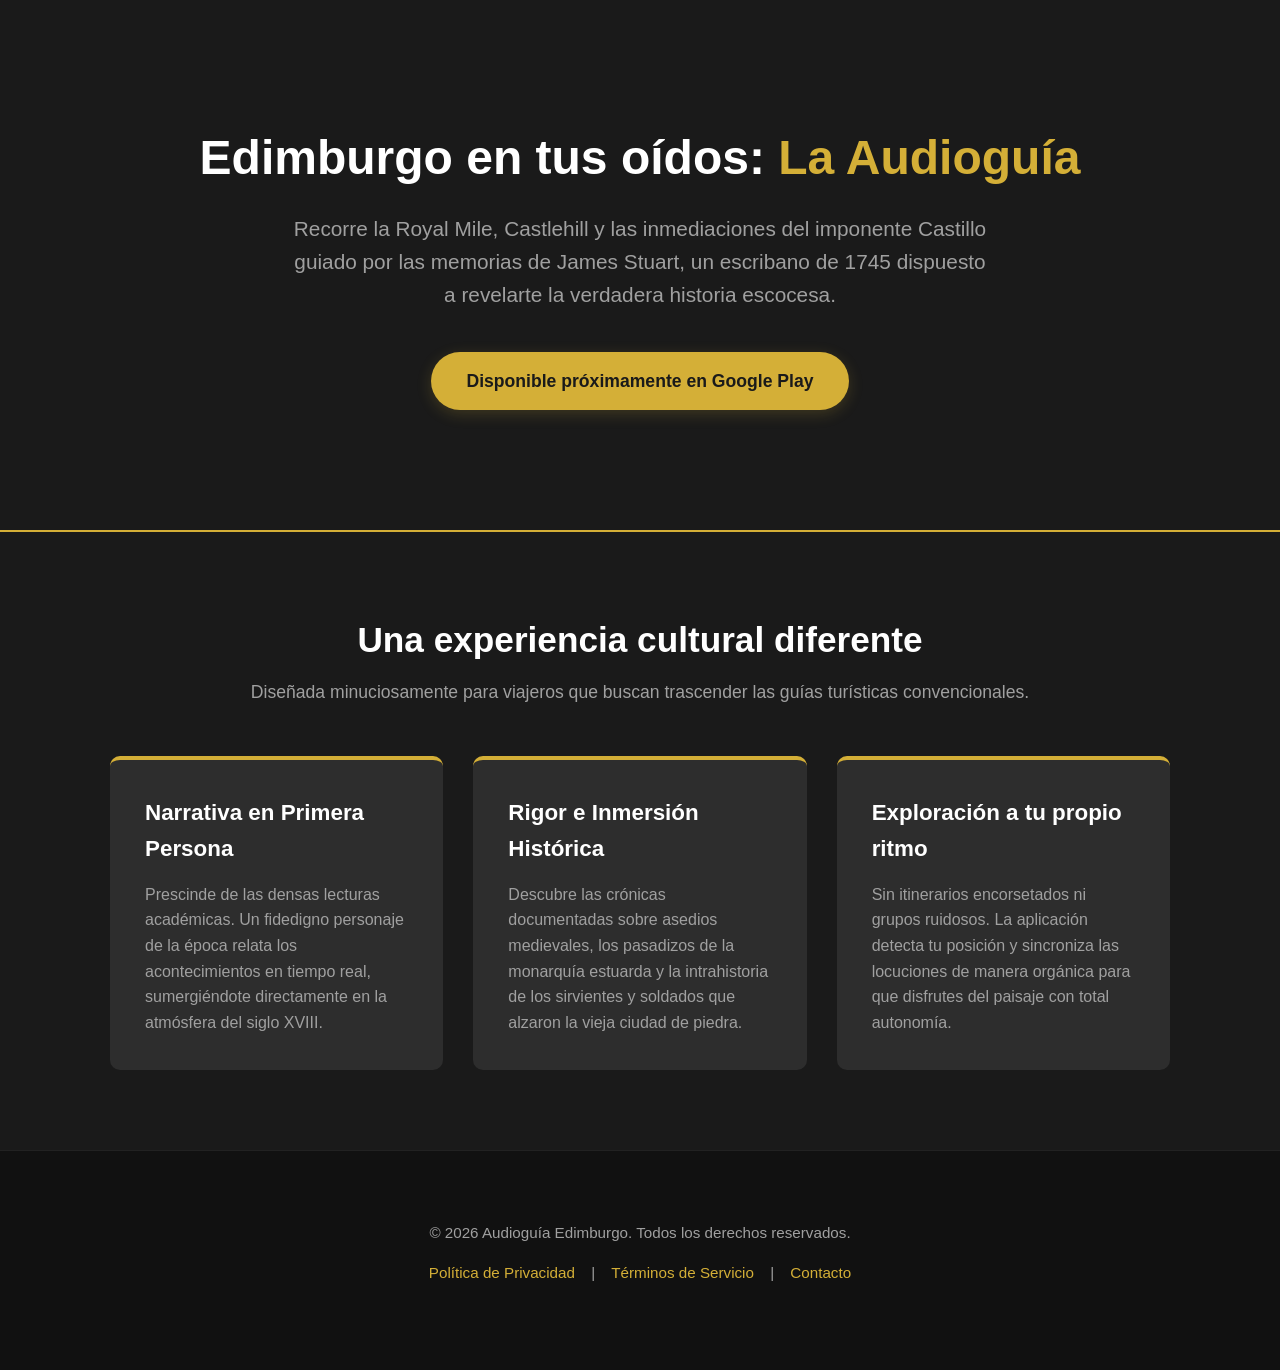
==== index.html @ e056b7d2 "Add initial HTML structure for Edinburgh Audioguide" ====
<!DOCTYPE html>
<html lang="es">
<head>
    <meta charset="UTF-8">
    <meta name="viewport" content="width=device-width, initial-scale=1.0">
    <title>Audioguía de Edimburgo - Descubre los secretos de la ciudad</title>
    <style>
        :root {
            --primary: #d4af37; /* Oro viejo/dorado para el toque histórico */
            --bg-dark: #1a1a1a;
            --bg-light: #2d2d2d;
            --text-light: #ffffff;
            --text-muted: #a0a0a0;
        }

        * {
            margin: 0;
            padding: 0;
            box-sizing: border-box;
            font-family: 'Segoe UI', Tahoma, Geneva, Verdana, sans-serif;
        }

        body {
            background-color: var(--bg-dark);
            color: var(--text-light);
            line-height: 1.6;
        }

        .container {
            max-width: 1100px;
            margin: 0 auto;
            padding: 20px;
        }

        /* Hero Section */
        header {
            padding: 100px 20px;
            text-align: center;
            background: linear-gradient(rgba(26, 26, 26, 0.85), rgba(26, 26, 26, 1)), 
                        url('hero-bg.jpg') no-repeat center center/cover;
            border-bottom: 2px solid var(--primary);
        }

        h1 {
            font-size: 3rem;
            margin-bottom: 15px;
            color: var(--text-light);
        }

        h1 span {
            color: var(--primary);
        }

        .subtitle {
            font-size: 1.3rem;
            color: var(--text-muted);
            max-width: 700px;
            margin: 0 auto 40px auto;
        }

        /* Botones de descarga */
        .cta-buttons {
            display: flex;
            justify-content: center;
            gap: 20px;
            flex-wrap: wrap;
        }

        .btn {
            background-color: var(--primary);
            color: var(--bg-dark);
            padding: 15px 35px;
            font-weight: bold;
            text-decoration: none;
            border-radius: 30px;
            transition: transform 0.2s, background-color 0.2s;
            font-size: 1.1rem;
            box-shadow: 0 4px 15px rgba(212, 175, 55, 0.2);
        }

        .btn:hover {
            transform: translateY(-3px);
            background-color: #f1c40f;
            box-shadow: 0 6px 20px rgba(212, 175, 55, 0.4);
        }

        /* Características */
        .features {
            padding: 80px 20px;
        }

        .features h2 {
            text-align: center;
            font-size: 2.2rem;
            margin-bottom: 10px;
        }

        .features .section-desc {
            text-align: center;
            color: var(--text-muted);
            margin-bottom: 50px;
            font-size: 1.1rem;
        }

        .grid {
            display: grid;
            grid-template-columns: repeat(auto-fit, minmax(300px, 1fr));
            gap: 30px;
        }

        .card {
            background-color: var(--bg-light);
            padding: 35px;
            border-radius: 10px;
            border-top: 4px solid var(--primary);
            transition: transform 0.3s;
        }

        .card:hover {
            transform: translateY(-5px);
        }

        .card h3 {
            margin-bottom: 15px;
            font-size: 1.4rem;
            color: var(--text-light);
        }

        .card p {
            color: var(--text-muted);
            font-size: 1rem;
        }

        /* Footer / Enlaces legales */
        footer {
            text-align: center;
            padding: 50px 20px;
            background-color: #111;
            color: var(--text-muted);
            font-size: 0.95rem;
            border-top: 1px solid #222;
        }

        footer p {
            margin-bottom: 15px;
        }

        footer a {
            color: var(--primary);
            text-decoration: none;
            margin: 0 12px;
            transition: color 0.2s;
        }

        footer a:hover {
            color: #f1c40f;
            text-decoration: underline;
        }

        @media (max-width: 768px) {
            h1 { font-size: 2.3rem; }
            .subtitle { font-size: 1.1rem; }
            header { padding: 70px 20px; }
        }
    </style>
</head>
<body>

    <header>
        <div class="container">
            <h1>Edimburgo en tus oídos: <span>La Audioguía</span></h1>
            <p class="subtitle">Recorre la Royal Mile, Castlehill y las inmediaciones del imponente Castillo guiado por las memorias de James Stuart, un escribano de 1745 dispuesto a revelarte la verdadera historia escocesa.</p>
            
            <div class="cta-buttons">
                <a href="#" class="btn">Disponible próximamente en Google Play</a>
            </div>
        </div>
    </header>

    <section class="container features">
        <h2>Una experiencia cultural diferente</h2>
        <p class="section-desc">Diseñada minuciosamente para viajeros que buscan trascender las guías turísticas convencionales.</p>
        
        <div class="grid">
            <div class="card">
                <h3>Narrativa en Primera Persona</h3>
                <p>Prescinde de las densas lecturas académicas. Un fidedigno personaje de la época relata los acontecimientos en tiempo real, sumergiéndote directamente en la atmósfera del siglo XVIII.</p>
            </div>
            <div class="card">
                <h3>Rigor e Inmersión Histórica</h3>
                <p>Descubre las crónicas documentadas sobre asedios medievales, los pasadizos de la monarquía estuarda y la intrahistoria de los sirvientes y soldados que alzaron la vieja ciudad de piedra.</p>
            </div>
            <div class="card">
                <h3>Exploración a tu propio ritmo</h3>
                <p>Sin itinerarios encorsetados ni grupos ruidosos. La aplicación detecta tu posición y sincroniza las locuciones de manera orgánica para que disfrutes del paisaje con total autonomía.</p>
            </div>
        </div>
    </section>

    <footer>
        <div class="container">
            <p>&copy; 2026 Audioguía Edimburgo. Todos los derechos reservados.</p>
            <p>
                <a href="privacy.html">Política de Privacidad</a> | 
                <a href="#">Términos de Servicio</a> | 
                <a href="#">Contacto</a>
            </p>
        </div>
    </footer>

</body>
</html>
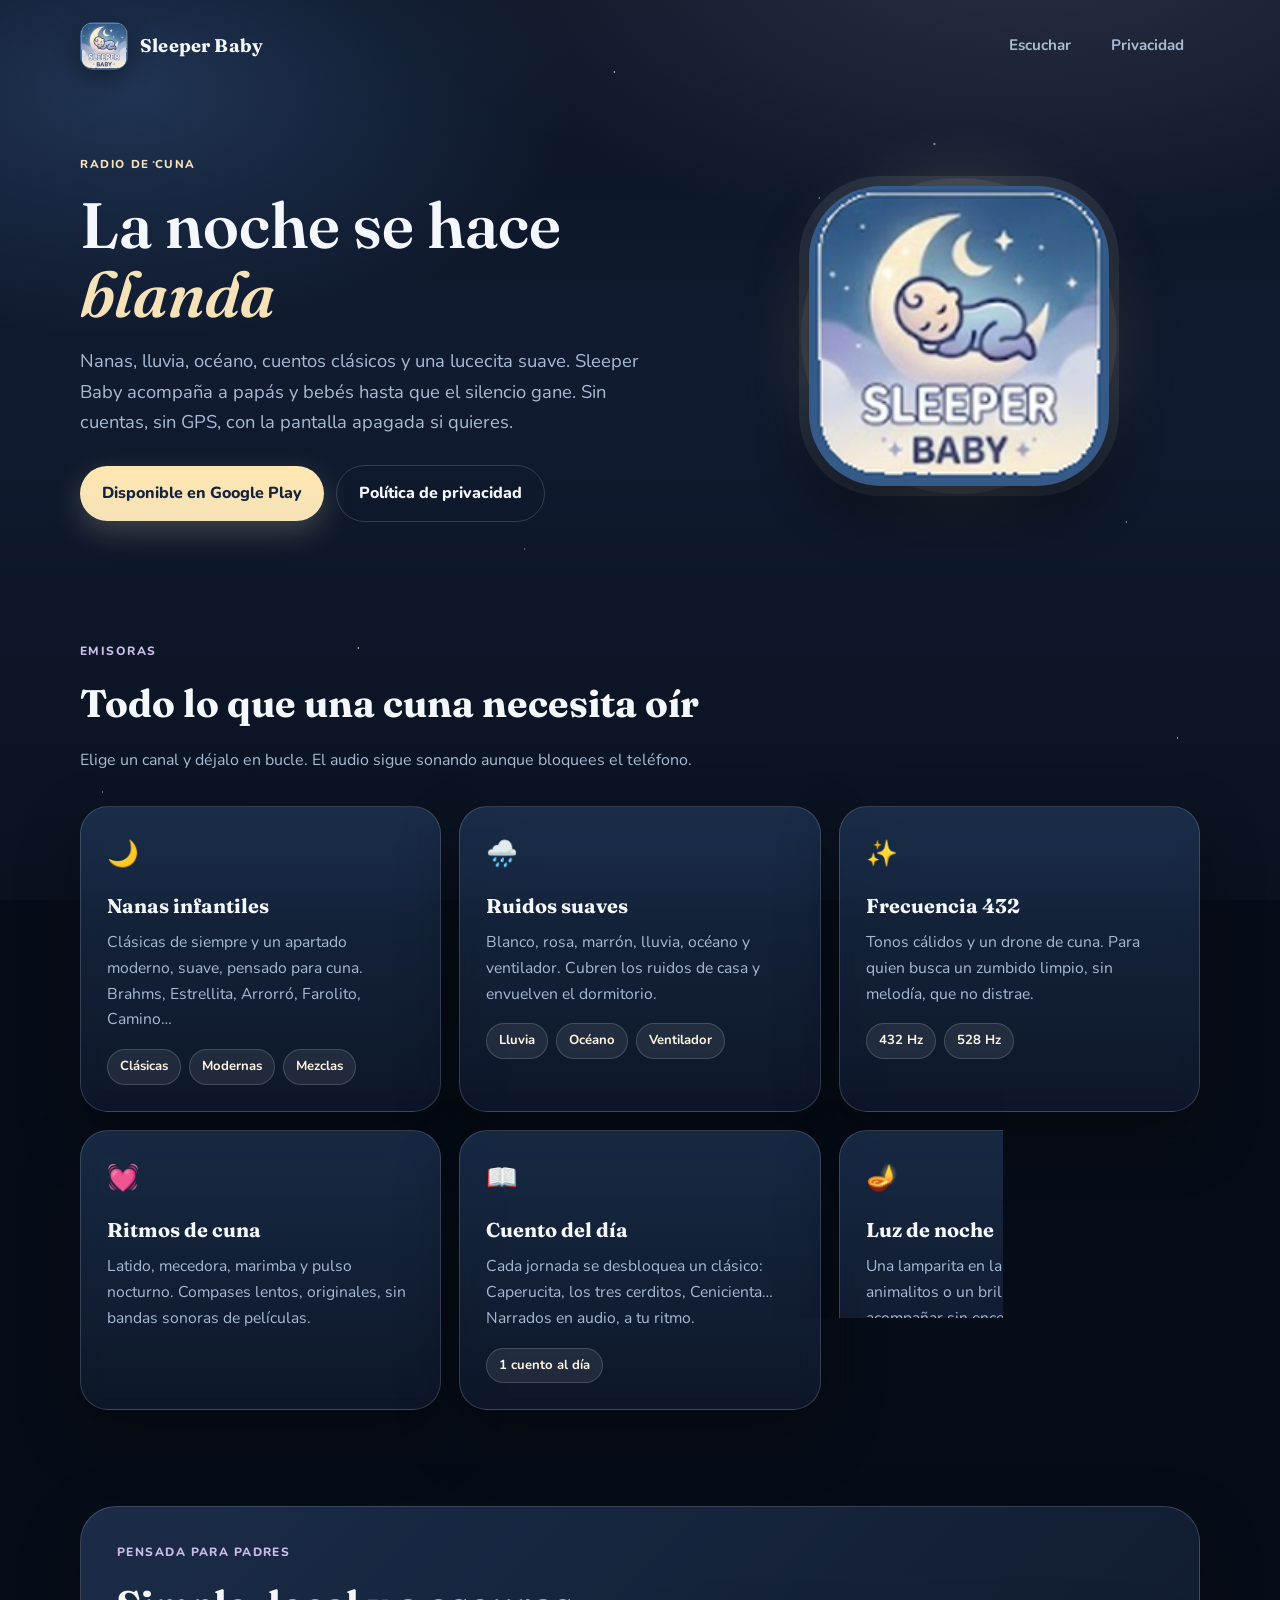
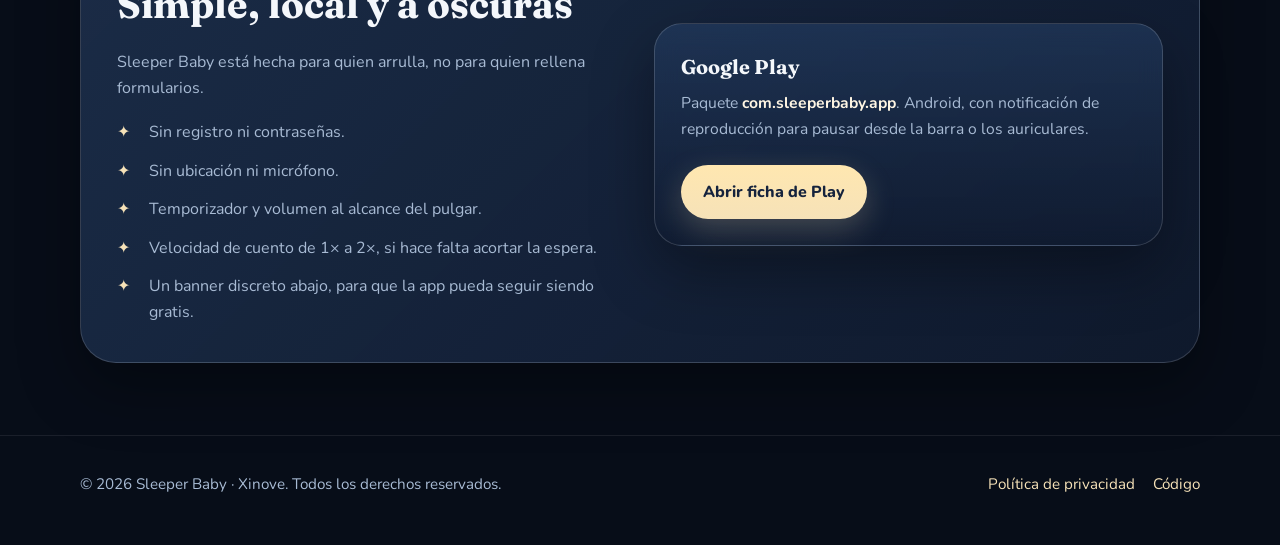
==== commit da854157: "Subimos pagina" ====
--- a/index.html
+++ b/index.html
@@ -3,210 +3,149 @@
 <head>
     <meta charset="UTF-8">
     <meta name="viewport" content="width=device-width, initial-scale=1.0">
-    <title>Audioguía de Edimburgo - Descubre los secretos de la ciudad</title>
-    <style>
-        :root {
-            --primary: #d4af37; /* Oro viejo/dorado para el toque histórico */
-            --bg-dark: #1a1a1a;
-            --bg-light: #2d2d2d;
-            --text-light: #ffffff;
-            --text-muted: #a0a0a0;
-        }
-
-        * {
-            margin: 0;
-            padding: 0;
-            box-sizing: border-box;
-            font-family: 'Segoe UI', Tahoma, Geneva, Verdana, sans-serif;
-        }
-
-        body {
-            background-color: var(--bg-dark);
-            color: var(--text-light);
-            line-height: 1.6;
-        }
-
-        .container {
-            max-width: 1100px;
-            margin: 0 auto;
-            padding: 20px;
-        }
-
-        /* Hero Section */
-        header {
-            padding: 100px 20px;
-            text-align: center;
-            background: linear-gradient(rgba(26, 26, 26, 0.85), rgba(26, 26, 26, 1)), 
-                        url('hero-bg.jpg') no-repeat center center/cover;
-            border-bottom: 2px solid var(--primary);
-        }
-
-        h1 {
-            font-size: 3rem;
-            margin-bottom: 15px;
-            color: var(--text-light);
-        }
-
-        h1 span {
-            color: var(--primary);
-        }
-
-        .subtitle {
-            font-size: 1.3rem;
-            color: var(--text-muted);
-            max-width: 700px;
-            margin: 0 auto 40px auto;
-        }
-
-        /* Botones de descarga */
-        .cta-buttons {
-            display: flex;
-            justify-content: center;
-            gap: 20px;
-            flex-wrap: wrap;
-        }
-
-        .btn {
-            background-color: var(--primary);
-            color: var(--bg-dark);
-            padding: 15px 35px;
-            font-weight: bold;
-            text-decoration: none;
-            border-radius: 30px;
-            transition: transform 0.2s, background-color 0.2s;
-            font-size: 1.1rem;
-            box-shadow: 0 4px 15px rgba(212, 175, 55, 0.2);
-        }
-
-        .btn:hover {
-            transform: translateY(-3px);
-            background-color: #f1c40f;
-            box-shadow: 0 6px 20px rgba(212, 175, 55, 0.4);
-        }
-
-        /* Características */
-        .features {
-            padding: 80px 20px;
-        }
-
-        .features h2 {
-            text-align: center;
-            font-size: 2.2rem;
-            margin-bottom: 10px;
-        }
-
-        .features .section-desc {
-            text-align: center;
-            color: var(--text-muted);
-            margin-bottom: 50px;
-            font-size: 1.1rem;
-        }
-
-        .grid {
-            display: grid;
-            grid-template-columns: repeat(auto-fit, minmax(300px, 1fr));
-            gap: 30px;
-        }
-
-        .card {
-            background-color: var(--bg-light);
-            padding: 35px;
-            border-radius: 10px;
-            border-top: 4px solid var(--primary);
-            transition: transform 0.3s;
-        }
-
-        .card:hover {
-            transform: translateY(-5px);
-        }
-
-        .card h3 {
-            margin-bottom: 15px;
-            font-size: 1.4rem;
-            color: var(--text-light);
-        }
-
-        .card p {
-            color: var(--text-muted);
-            font-size: 1rem;
-        }
-
-        /* Footer / Enlaces legales */
-        footer {
-            text-align: center;
-            padding: 50px 20px;
-            background-color: #111;
-            color: var(--text-muted);
-            font-size: 0.95rem;
-            border-top: 1px solid #222;
-        }
-
-        footer p {
-            margin-bottom: 15px;
-        }
-
-        footer a {
-            color: var(--primary);
-            text-decoration: none;
-            margin: 0 12px;
-            transition: color 0.2s;
-        }
-
-        footer a:hover {
-            color: #f1c40f;
-            text-decoration: underline;
-        }
-
-        @media (max-width: 768px) {
-            h1 { font-size: 2.3rem; }
-            .subtitle { font-size: 1.1rem; }
-            header { padding: 70px 20px; }
-        }
-    </style>
+    <title>Sleeper Baby — Nanas, ruidos suaves y cuentos para dormir</title>
+    <meta name="description" content="Sleeper Baby ayuda a tu bebé a conciliar el sueño con nanas, ruidos suaves, cuentos de cuna y una lucecita de noche. Sin cuentas ni GPS.">
+    <meta property="og:title" content="Sleeper Baby">
+    <meta property="og:description" content="La radio de cuna para que la noche se haga blanda: nanas, lluvia, cuentos y luz suave.">
+    <meta property="og:image" content="icon.png">
+    <meta property="og:type" content="website">
+    <link rel="icon" href="icon.png" type="image/png">
+    <link rel="preconnect" href="https://fonts.googleapis.com">
+    <link rel="preconnect" href="https://fonts.gstatic.com" crossorigin>
+    <link href="https://fonts.googleapis.com/css2?family=Fraunces:ital,opsz,wght@0,9..144,500;0,9..144,600;1,9..144,500&family=Nunito:wght@500;700;800&display=swap" rel="stylesheet">
+    <link rel="stylesheet" href="styles.css">
 </head>
 <body>
+    <div class="sky" aria-hidden="true"></div>
+    <div class="stars" aria-hidden="true"></div>
+    <div class="stars-2" aria-hidden="true"></div>
 
-    <header>
-        <div class="container">
-            <h1>Edimburgo en tus oídos: <span>La Audioguía</span></h1>
-            <p class="subtitle">Recorre la Royal Mile, Castlehill y las inmediaciones del imponente Castillo guiado por las memorias de James Stuart, un escribano de 1745 dispuesto a revelarte la verdadera historia escocesa.</p>
-            
-            <div class="cta-buttons">
-                <a href="#" class="btn">Disponible próximamente en Google Play</a>
+    <header class="wrap">
+        <nav>
+            <a class="brand" href="index.html">
+                <img src="icon.png" alt="Icono de Sleeper Baby">
+                <strong>Sleeper Baby</strong>
+            </a>
+            <div class="nav-links">
+                <a href="#escuchar">Escuchar</a>
+                <a href="privacy.html">Privacidad</a>
+            </div>
+        </nav>
+
+        <div class="hero">
+            <div>
+                <p class="eyebrow">Radio de cuna</p>
+                <h1>La noche se hace <em>blanda</em></h1>
+                <p class="lead">
+                    Nanas, lluvia, océano, cuentos clásicos y una lucecita suave.
+                    Sleeper Baby acompaña a papás y bebés hasta que el silencio gane.
+                    Sin cuentas, sin GPS, con la pantalla apagada si quieres.
+                </p>
+                <div class="cta-row">
+                    <a class="btn" href="https://play.google.com/store/apps/details?id=com.sleeperbaby.app">
+                        Disponible en Google Play
+                    </a>
+                    <a class="btn btn-ghost" href="privacy.html">Política de privacidad</a>
+                </div>
+            </div>
+            <div class="hero-art">
+                <div class="moon" aria-hidden="true"></div>
+                <img class="hero-icon" src="icon.png" alt="Sleeper Baby: un bebé dormido sobre la luna">
             </div>
         </div>
     </header>
 
-    <section class="container features">
-        <h2>Una experiencia cultural diferente</h2>
-        <p class="section-desc">Diseñada minuciosamente para viajeros que buscan trascender las guías turísticas convencionales.</p>
-        
-        <div class="grid">
-            <div class="card">
-                <h3>Narrativa en Primera Persona</h3>
-                <p>Prescinde de las densas lecturas académicas. Un fidedigno personaje de la época relata los acontecimientos en tiempo real, sumergiéndote directamente en la atmósfera del siglo XVIII.</p>
+    <main>
+        <section class="wrap" id="escuchar">
+            <p class="section-kicker">Emisoras</p>
+            <h2>Todo lo que una cuna necesita oír</h2>
+            <p class="section-desc">Elige un canal y déjalo en bucle. El audio sigue sonando aunque bloquees el teléfono.</p>
+            <div class="grid">
+                <article class="card">
+                    <div class="emoji" aria-hidden="true">🌙</div>
+                    <h3>Nanas infantiles</h3>
+                    <p>Clásicas de siempre y un apartado moderno, suave, pensado para cuna. Brahms, Estrellita, Arrorró, Farolito, Camino…</p>
+                    <div class="pill-row">
+                        <span class="pill">Clásicas</span>
+                        <span class="pill">Modernas</span>
+                        <span class="pill">Mezclas</span>
+                    </div>
+                </article>
+                <article class="card">
+                    <div class="emoji" aria-hidden="true">🌧️</div>
+                    <h3>Ruidos suaves</h3>
+                    <p>Blanco, rosa, marrón, lluvia, océano y ventilador. Cubren los ruidos de casa y envuelven el dormitorio.</p>
+                    <div class="pill-row">
+                        <span class="pill">Lluvia</span>
+                        <span class="pill">Océano</span>
+                        <span class="pill">Ventilador</span>
+                    </div>
+                </article>
+                <article class="card">
+                    <div class="emoji" aria-hidden="true">✨</div>
+                    <h3>Frecuencia 432</h3>
+                    <p>Tonos cálidos y un drone de cuna. Para quien busca un zumbido limpio, sin melodía, que no distrae.</p>
+                    <div class="pill-row">
+                        <span class="pill">432 Hz</span>
+                        <span class="pill">528 Hz</span>
+                    </div>
+                </article>
+                <article class="card">
+                    <div class="emoji" aria-hidden="true">💓</div>
+                    <h3>Ritmos de cuna</h3>
+                    <p>Latido, mecedora, marimba y pulso nocturno. Compases lentos, originales, sin bandas sonoras de películas.</p>
+                </article>
+                <article class="card">
+                    <div class="emoji" aria-hidden="true">📖</div>
+                    <h3>Cuento del día</h3>
+                    <p>Cada jornada se desbloquea un clásico: Caperucita, los tres cerditos, Cenicienta… Narrados en audio, a tu ritmo.</p>
+                    <div class="pill-row">
+                        <span class="pill">1 cuento al día</span>
+                    </div>
+                </article>
+                <article class="card">
+                    <div class="emoji" aria-hidden="true">🪔</div>
+                    <h3>Luz de noche</h3>
+                    <p>Una lamparita en la pantalla: estrellas, animalitos o un brillo suave. Para acompañar sin encender la habitación.</p>
+                </article>
             </div>
-            <div class="card">
-                <h3>Rigor e Inmersión Histórica</h3>
-                <p>Descubre las crónicas documentadas sobre asedios medievales, los pasadizos de la monarquía estuarda y la intrahistoria de los sirvientes y soldados que alzaron la vieja ciudad de piedra.</p>
+        </section>
+
+        <section class="wrap">
+            <div class="night-panel">
+                <div>
+                    <p class="section-kicker">Pensada para padres</p>
+                    <h2>Simple, local y a oscuras</h2>
+                    <p class="section-desc" style="margin-bottom: 18px;">
+                        Sleeper Baby está hecha para quien arrulla, no para quien rellena formularios.
+                    </p>
+                    <ul class="checklist">
+                        <li>Sin registro ni contraseñas.</li>
+                        <li>Sin ubicación ni micrófono.</li>
+                        <li>Temporizador y volumen al alcance del pulgar.</li>
+                        <li>Velocidad de cuento de 1× a 2×, si hace falta acortar la espera.</li>
+                        <li>Un banner discreto abajo, para que la app pueda seguir siendo gratis.</li>
+                    </ul>
+                </div>
+                <div class="card" style="min-height: auto;">
+                    <h3>Google Play</h3>
+                    <p>Paquete <strong style="color: var(--peach);">com.sleeperbaby.app</strong>. Android, con notificación de reproducción para pausar desde la barra o los auriculares.</p>
+                    <div class="cta-row" style="margin-top: 22px;">
+                        <a class="btn" href="https://play.google.com/store/apps/details?id=com.sleeperbaby.app">Abrir ficha de Play</a>
+                    </div>
+                </div>
             </div>
-            <div class="card">
-                <h3>Exploración a tu propio ritmo</h3>
-                <p>Sin itinerarios encorsetados ni grupos ruidosos. La aplicación detecta tu posición y sincroniza las locuciones de manera orgánica para que disfrutes del paisaje con total autonomía.</p>
-            </div>
-        </div>
-    </section>
+        </section>
+    </main>
 
     <footer>
-        <div class="container">
-            <p>&copy; 2026 Audioguía Edimburgo. Todos los derechos reservados.</p>
+        <div class="wrap footer-row">
+            <p>&copy; 2026 Sleeper Baby · Xinove. Todos los derechos reservados.</p>
             <p>
-                <a href="privacy.html">Política de Privacidad</a> | 
-                <a href="#">Términos de Servicio</a> | 
-                <a href="#">Contacto</a>
+                <a href="privacy.html">Política de privacidad</a>
+                <a href="https://github.com/xinove/sleeper-baby">Código</a>
             </p>
         </div>
     </footer>
-
 </body>
 </html>
--- a/styles.css
+++ b/styles.css
@@ -0,0 +1,468 @@
+:root {
+    --sky: #070d18;
+    --navy: #101b30;
+    --mid: #1c2f4c;
+    --horizon: #243a5c;
+    --gold: #f6e2b8;
+    --gold-hot: #ffe7b0;
+    --peach: #fff6e4;
+    --lavender: #cdbbe8;
+    --mist: #f4f7fb;
+    --mute: #a8bbd4;
+    --ink: #15233d;
+    --glass: rgba(255, 255, 255, 0.07);
+    --glass-border: rgba(255, 255, 255, 0.16);
+    --shadow: 0 24px 60px rgba(0, 0, 0, 0.35);
+    --radius: 28px;
+}
+
+* {
+    margin: 0;
+    padding: 0;
+    box-sizing: border-box;
+}
+
+html {
+    scroll-behavior: smooth;
+}
+
+body {
+    font-family: "Nunito", "Segoe UI", sans-serif;
+    background: var(--sky);
+    color: var(--mist);
+    line-height: 1.65;
+    min-height: 100vh;
+    overflow-x: hidden;
+}
+
+img {
+    max-width: 100%;
+    display: block;
+}
+
+a {
+    color: var(--gold);
+}
+
+.sky {
+    position: fixed;
+    inset: 0;
+    z-index: -2;
+    background:
+        radial-gradient(1200px 600px at 80% -10%, rgba(205, 187, 232, 0.18), transparent 55%),
+        radial-gradient(900px 500px at 10% 10%, rgba(36, 58, 92, 0.85), transparent 50%),
+        linear-gradient(180deg, #0b1424 0%, #101b30 42%, #0a1220 100%);
+}
+
+.stars,
+.stars-2 {
+    position: fixed;
+    inset: 0;
+    z-index: -1;
+    pointer-events: none;
+    background-repeat: repeat;
+}
+
+.stars {
+    background-image:
+        radial-gradient(1.5px 1.5px at 12% 18%, #fff, transparent),
+        radial-gradient(1.2px 1.2px at 28% 72%, #fff, transparent),
+        radial-gradient(1px 1px at 64% 22%, #f6e2b8, transparent),
+        radial-gradient(1.4px 1.4px at 81% 44%, #fff, transparent),
+        radial-gradient(1px 1px at 8% 88%, #cdbbe8, transparent),
+        radial-gradient(1.2px 1.2px at 48% 8%, #fff, transparent),
+        radial-gradient(1px 1px at 92% 82%, #fff, transparent);
+    animation: twinkle 7s ease-in-out infinite;
+}
+
+.stars-2 {
+    background-image:
+        radial-gradient(1px 1px at 18% 40%, #fff, transparent),
+        radial-gradient(1.6px 1.6px at 73% 16%, #fff, transparent),
+        radial-gradient(1px 1px at 41% 61%, #f6e2b8, transparent),
+        radial-gradient(1.2px 1.2px at 88% 58%, #fff, transparent);
+    opacity: 0.7;
+    animation: twinkle 11s ease-in-out infinite reverse;
+}
+
+@keyframes twinkle {
+    0%, 100% { opacity: 0.55; }
+    50% { opacity: 1; }
+}
+
+.wrap {
+    width: min(1120px, calc(100% - 32px));
+    margin: 0 auto;
+}
+
+nav {
+    display: flex;
+    align-items: center;
+    justify-content: space-between;
+    padding: 22px 0 8px;
+    gap: 16px;
+}
+
+.brand {
+    display: flex;
+    align-items: center;
+    gap: 12px;
+    text-decoration: none;
+    color: var(--mist);
+}
+
+.brand img {
+    width: 48px;
+    height: 48px;
+    border-radius: 14px;
+    box-shadow: 0 8px 24px rgba(0, 0, 0, 0.35);
+}
+
+.brand strong {
+    font-family: "Fraunces", Georgia, serif;
+    font-size: 1.15rem;
+    letter-spacing: 0.01em;
+}
+
+.nav-links {
+    display: flex;
+    gap: 8px;
+    align-items: center;
+}
+
+.nav-links a {
+    text-decoration: none;
+    color: var(--mute);
+    font-weight: 700;
+    font-size: 0.95rem;
+    padding: 10px 16px;
+    border-radius: 999px;
+}
+
+.nav-links a:hover,
+.nav-links a.is-active {
+    color: var(--ink);
+    background: var(--gold);
+}
+
+.hero {
+    display: grid;
+    grid-template-columns: 1.1fr 0.9fr;
+    gap: 48px;
+    align-items: center;
+    padding: 48px 0 72px;
+}
+
+.eyebrow {
+    display: inline-flex;
+    align-items: center;
+    gap: 8px;
+    color: var(--gold);
+    font-weight: 800;
+    letter-spacing: 0.14em;
+    text-transform: uppercase;
+    font-size: 0.72rem;
+    margin-bottom: 16px;
+}
+
+h1 {
+    font-family: "Fraunces", Georgia, serif;
+    font-size: clamp(2.4rem, 5vw, 4.2rem);
+    line-height: 1.08;
+    font-weight: 600;
+    margin-bottom: 18px;
+}
+
+h1 em {
+    font-style: italic;
+    color: var(--gold);
+}
+
+.lead {
+    font-size: 1.15rem;
+    color: var(--mute);
+    max-width: 38rem;
+    margin-bottom: 28px;
+}
+
+.cta-row {
+    display: flex;
+    flex-wrap: wrap;
+    gap: 12px;
+    align-items: center;
+}
+
+.btn {
+    display: inline-flex;
+    align-items: center;
+    justify-content: center;
+    gap: 10px;
+    background: linear-gradient(180deg, var(--gold-hot), var(--gold));
+    color: var(--ink);
+    text-decoration: none;
+    font-weight: 800;
+    padding: 14px 22px;
+    border-radius: 999px;
+    box-shadow: 0 10px 30px rgba(246, 226, 184, 0.22);
+    transition: transform 0.2s ease, box-shadow 0.2s ease;
+}
+
+.btn:hover {
+    transform: translateY(-2px);
+    box-shadow: 0 16px 36px rgba(246, 226, 184, 0.32);
+}
+
+.btn-ghost {
+    background: transparent;
+    color: var(--mist);
+    border: 1px solid var(--glass-border);
+    box-shadow: none;
+}
+
+.hero-art {
+    position: relative;
+    display: grid;
+    place-items: center;
+    min-height: 420px;
+}
+
+.moon {
+    width: 280px;
+    height: 280px;
+    border-radius: 50%;
+    background:
+        radial-gradient(circle at 32% 30%, #fff6e4 0%, #f6e2b8 28%, #e8c98a 70%);
+    box-shadow:
+        0 0 0 18px rgba(246, 226, 184, 0.08),
+        0 0 80px rgba(246, 226, 184, 0.28);
+    position: relative;
+}
+
+.moon::after {
+    content: "";
+    position: absolute;
+    width: 38px;
+    height: 38px;
+    border-radius: 50%;
+    background: rgba(180, 140, 80, 0.18);
+    top: 70px;
+    left: 88px;
+    box-shadow: 70px 40px 0 8px rgba(180, 140, 80, 0.12);
+}
+
+.hero-icon {
+    position: absolute;
+    width: min(300px, 78%);
+    border-radius: 72px;
+    box-shadow:
+        0 28px 50px rgba(0, 0, 0, 0.45),
+        0 0 0 10px rgba(255, 255, 255, 0.08);
+    animation: float 5.5s ease-in-out infinite;
+}
+
+@keyframes float {
+    0%, 100% { transform: translateY(8px); }
+    50% { transform: translateY(-10px); }
+}
+
+section {
+    padding: 24px 0 72px;
+}
+
+.section-kicker {
+    color: var(--lavender);
+    font-weight: 800;
+    letter-spacing: 0.12em;
+    text-transform: uppercase;
+    font-size: 0.75rem;
+    margin-bottom: 10px;
+}
+
+h2 {
+    font-family: "Fraunces", Georgia, serif;
+    font-size: clamp(1.8rem, 3vw, 2.5rem);
+    margin-bottom: 12px;
+}
+
+.section-desc {
+    color: var(--mute);
+    max-width: 40rem;
+    margin-bottom: 32px;
+}
+
+.grid {
+    display: grid;
+    grid-template-columns: repeat(3, 1fr);
+    gap: 18px;
+}
+
+.card {
+    background: linear-gradient(180deg, rgba(38, 65, 104, 0.55), rgba(16, 27, 48, 0.7));
+    border: 1px solid var(--glass-border);
+    border-radius: var(--radius);
+    padding: 26px;
+    box-shadow: var(--shadow);
+    backdrop-filter: blur(12px);
+    min-height: 210px;
+}
+
+.card .emoji {
+    font-size: 1.6rem;
+    margin-bottom: 14px;
+}
+
+.card h3 {
+    font-family: "Fraunces", Georgia, serif;
+    font-size: 1.25rem;
+    margin-bottom: 8px;
+}
+
+.card p {
+    color: var(--mute);
+    font-size: 0.98rem;
+}
+
+.pill-row {
+    display: flex;
+    flex-wrap: wrap;
+    gap: 8px;
+    margin-top: 16px;
+}
+
+.pill {
+    background: rgba(255, 255, 255, 0.08);
+    border: 1px solid var(--glass-border);
+    color: var(--peach);
+    font-size: 0.82rem;
+    font-weight: 700;
+    padding: 6px 12px;
+    border-radius: 999px;
+}
+
+.night-panel {
+    display: grid;
+    grid-template-columns: 1fr 1fr;
+    gap: 28px;
+    align-items: center;
+    background: linear-gradient(135deg, rgba(36, 58, 92, 0.7), rgba(16, 27, 48, 0.85));
+    border: 1px solid var(--glass-border);
+    border-radius: 36px;
+    padding: 36px;
+    box-shadow: var(--shadow);
+}
+
+.checklist {
+    list-style: none;
+    display: grid;
+    gap: 12px;
+    color: var(--mute);
+}
+
+.checklist li {
+    display: grid;
+    grid-template-columns: 22px 1fr;
+    gap: 10px;
+}
+
+.checklist li::before {
+    content: "✦";
+    color: var(--gold);
+}
+
+footer {
+    border-top: 1px solid rgba(255, 255, 255, 0.08);
+    padding: 36px 0 48px;
+    color: var(--mute);
+    font-size: 0.95rem;
+}
+
+.footer-row {
+    display: flex;
+    justify-content: space-between;
+    gap: 16px;
+    flex-wrap: wrap;
+    align-items: center;
+}
+
+footer a {
+    text-decoration: none;
+    margin-left: 14px;
+}
+
+footer a:hover {
+    text-decoration: underline;
+}
+
+.legal {
+    width: min(820px, calc(100% - 32px));
+    margin: 24px auto 64px;
+    background: linear-gradient(180deg, rgba(38, 65, 104, 0.5), rgba(16, 27, 48, 0.82));
+    border: 1px solid var(--glass-border);
+    border-radius: 32px;
+    padding: clamp(28px, 4vw, 48px);
+    box-shadow: var(--shadow);
+}
+
+.legal h1 {
+    font-size: clamp(2rem, 4vw, 2.8rem);
+    margin-bottom: 8px;
+}
+
+.meta {
+    color: var(--gold);
+    font-weight: 700;
+    margin-bottom: 22px;
+}
+
+.legal h2 {
+    font-size: 1.25rem;
+    color: var(--gold);
+    margin: 28px 0 10px;
+}
+
+.legal p,
+.legal li {
+    color: #d5e0ef;
+    margin-bottom: 12px;
+}
+
+.legal ul {
+    margin: 0 0 16px 1.2rem;
+}
+
+.legal strong {
+    color: var(--peach);
+}
+
+@media (max-width: 900px) {
+    .hero,
+    .night-panel,
+    .grid {
+        grid-template-columns: 1fr;
+    }
+
+    .hero {
+        padding-top: 24px;
+        text-align: center;
+    }
+
+    .lead,
+    .section-desc {
+        margin-left: auto;
+        margin-right: auto;
+    }
+
+    .cta-row {
+        justify-content: center;
+    }
+
+    .hero-art {
+        min-height: 320px;
+        order: -1;
+    }
+
+    .moon {
+        width: 210px;
+        height: 210px;
+    }
+}
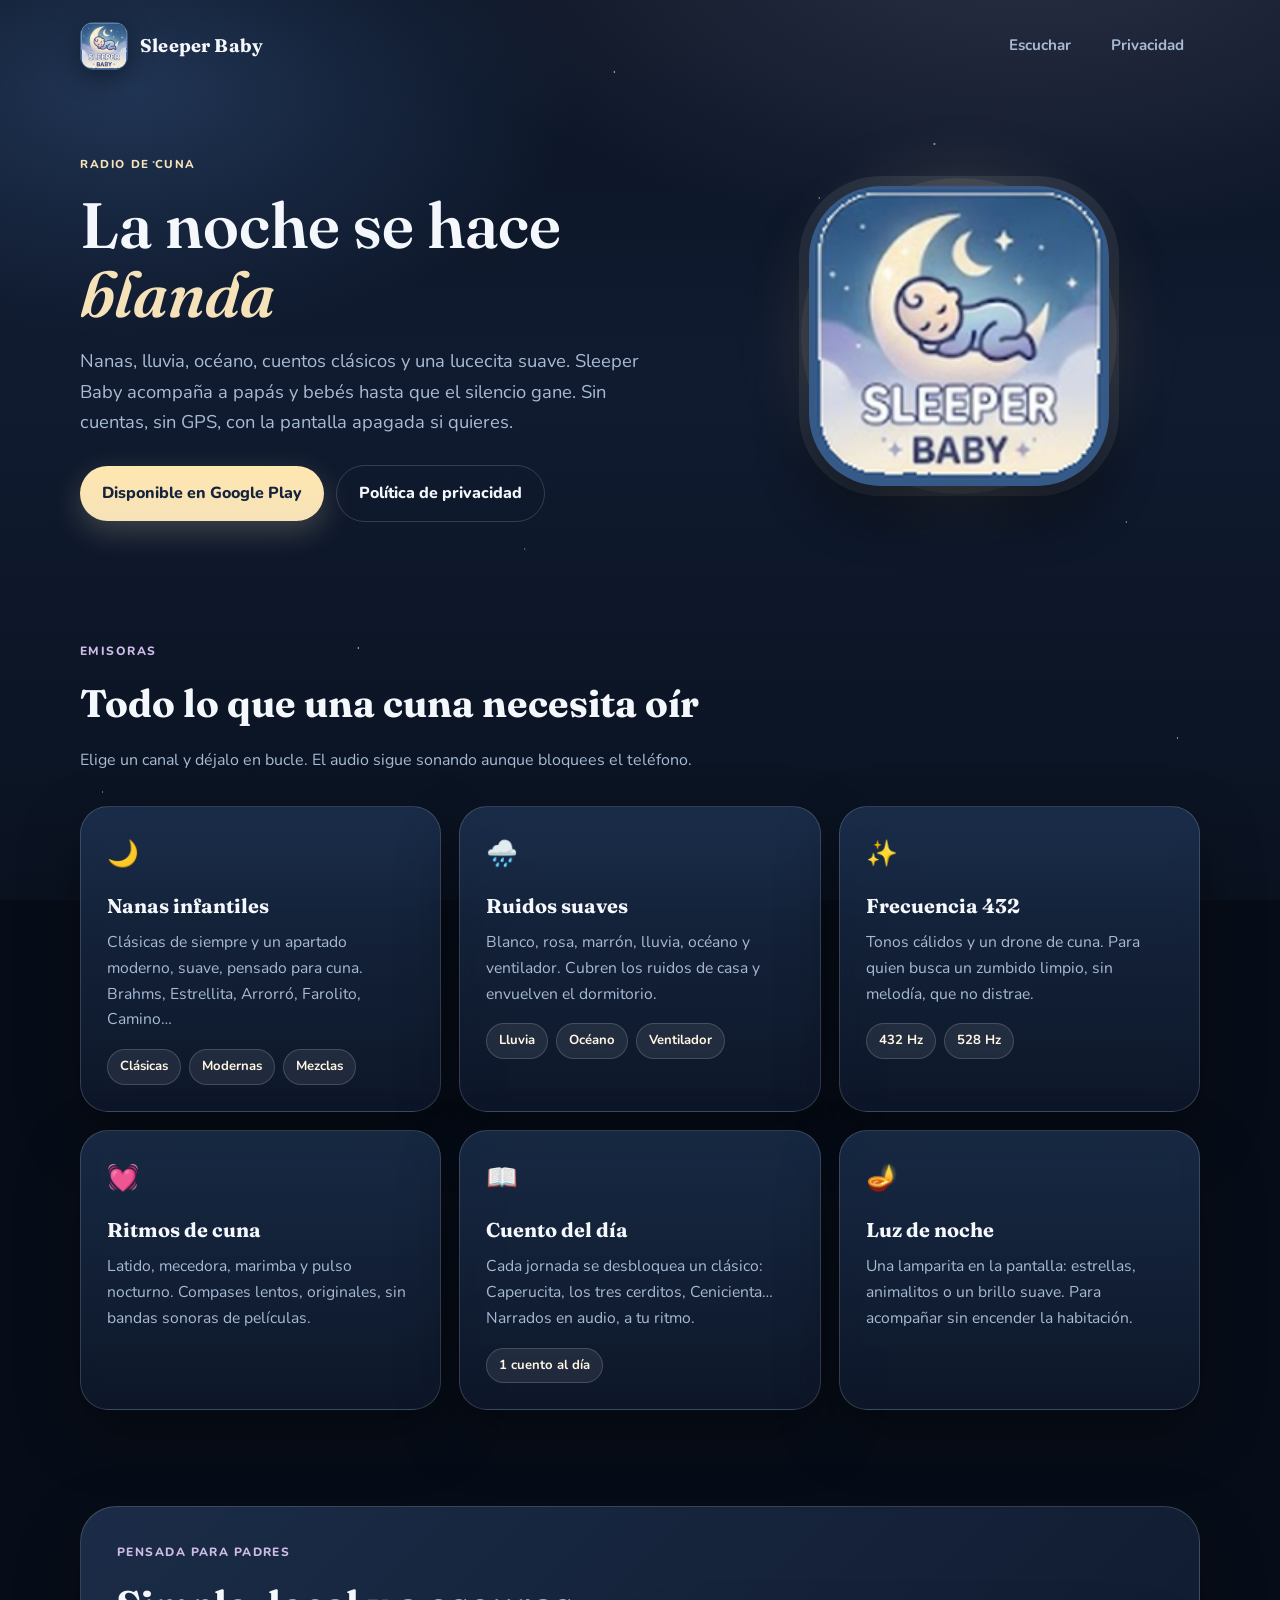
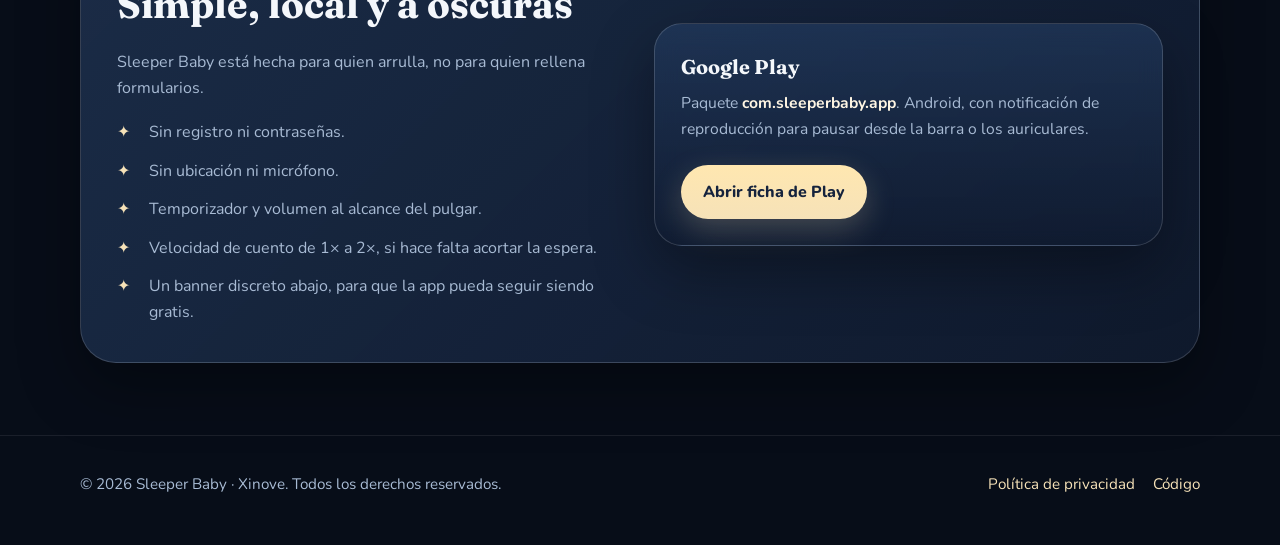
==== commit bff94528: "Cambios de html" ====
--- a/index.html
+++ b/index.html
@@ -7,7 +7,9 @@
     <meta name="description" content="Sleeper Baby ayuda a tu bebé a conciliar el sueño con nanas, ruidos suaves, cuentos de cuna y una lucecita de noche. Sin cuentas ni GPS.">
     <meta property="og:title" content="Sleeper Baby">
     <meta property="og:description" content="La radio de cuna para que la noche se haga blanda: nanas, lluvia, cuentos y luz suave.">
-    <meta property="og:image" content="icon.png">
+    <meta property="og:url" content="https://xinove.github.io/sleeper-baby/">
+    <meta property="og:image" content="https://xinove.github.io/sleeper-baby/icon.png">
+    <meta property="og:image:secure_url" content="https://xinove.github.io/sleeper-baby/icon.png">
     <meta property="og:type" content="website">
     <link rel="icon" href="icon.png" type="image/png">
     <link rel="preconnect" href="https://fonts.googleapis.com">
@@ -42,7 +44,7 @@
                     Sin cuentas, sin GPS, con la pantalla apagada si quieres.
                 </p>
                 <div class="cta-row">
-                    <a class="btn" href="https://play.google.com/store/apps/details?id=com.sleeperbaby.app">
+                    <a class="btn" href="https://play.google.com/store/apps/details?id=com.sleeperbaby.app" target="_blank" rel="noopener noreferrer">
                         Disponible en Google Play
                     </a>
                     <a class="btn btn-ghost" href="privacy.html">Política de privacidad</a>
@@ -131,7 +133,7 @@
                     <h3>Google Play</h3>
                     <p>Paquete <strong style="color: var(--peach);">com.sleeperbaby.app</strong>. Android, con notificación de reproducción para pausar desde la barra o los auriculares.</p>
                     <div class="cta-row" style="margin-top: 22px;">
-                        <a class="btn" href="https://play.google.com/store/apps/details?id=com.sleeperbaby.app">Abrir ficha de Play</a>
+                        <a class="btn" href="https://play.google.com/store/apps/details?id=com.sleeperbaby.app" target="_blank" rel="noopener noreferrer">Abrir ficha de Play</a>
                     </div>
                 </div>
             </div>
@@ -143,7 +145,7 @@
             <p>&copy; 2026 Sleeper Baby · Xinove. Todos los derechos reservados.</p>
             <p>
                 <a href="privacy.html">Política de privacidad</a>
-                <a href="https://github.com/xinove/sleeper-baby">Código</a>
+                <a href="https://github.com/xinove/sleeper-baby" target="_blank" rel="noopener noreferrer">Código</a>
             </p>
         </div>
     </footer>
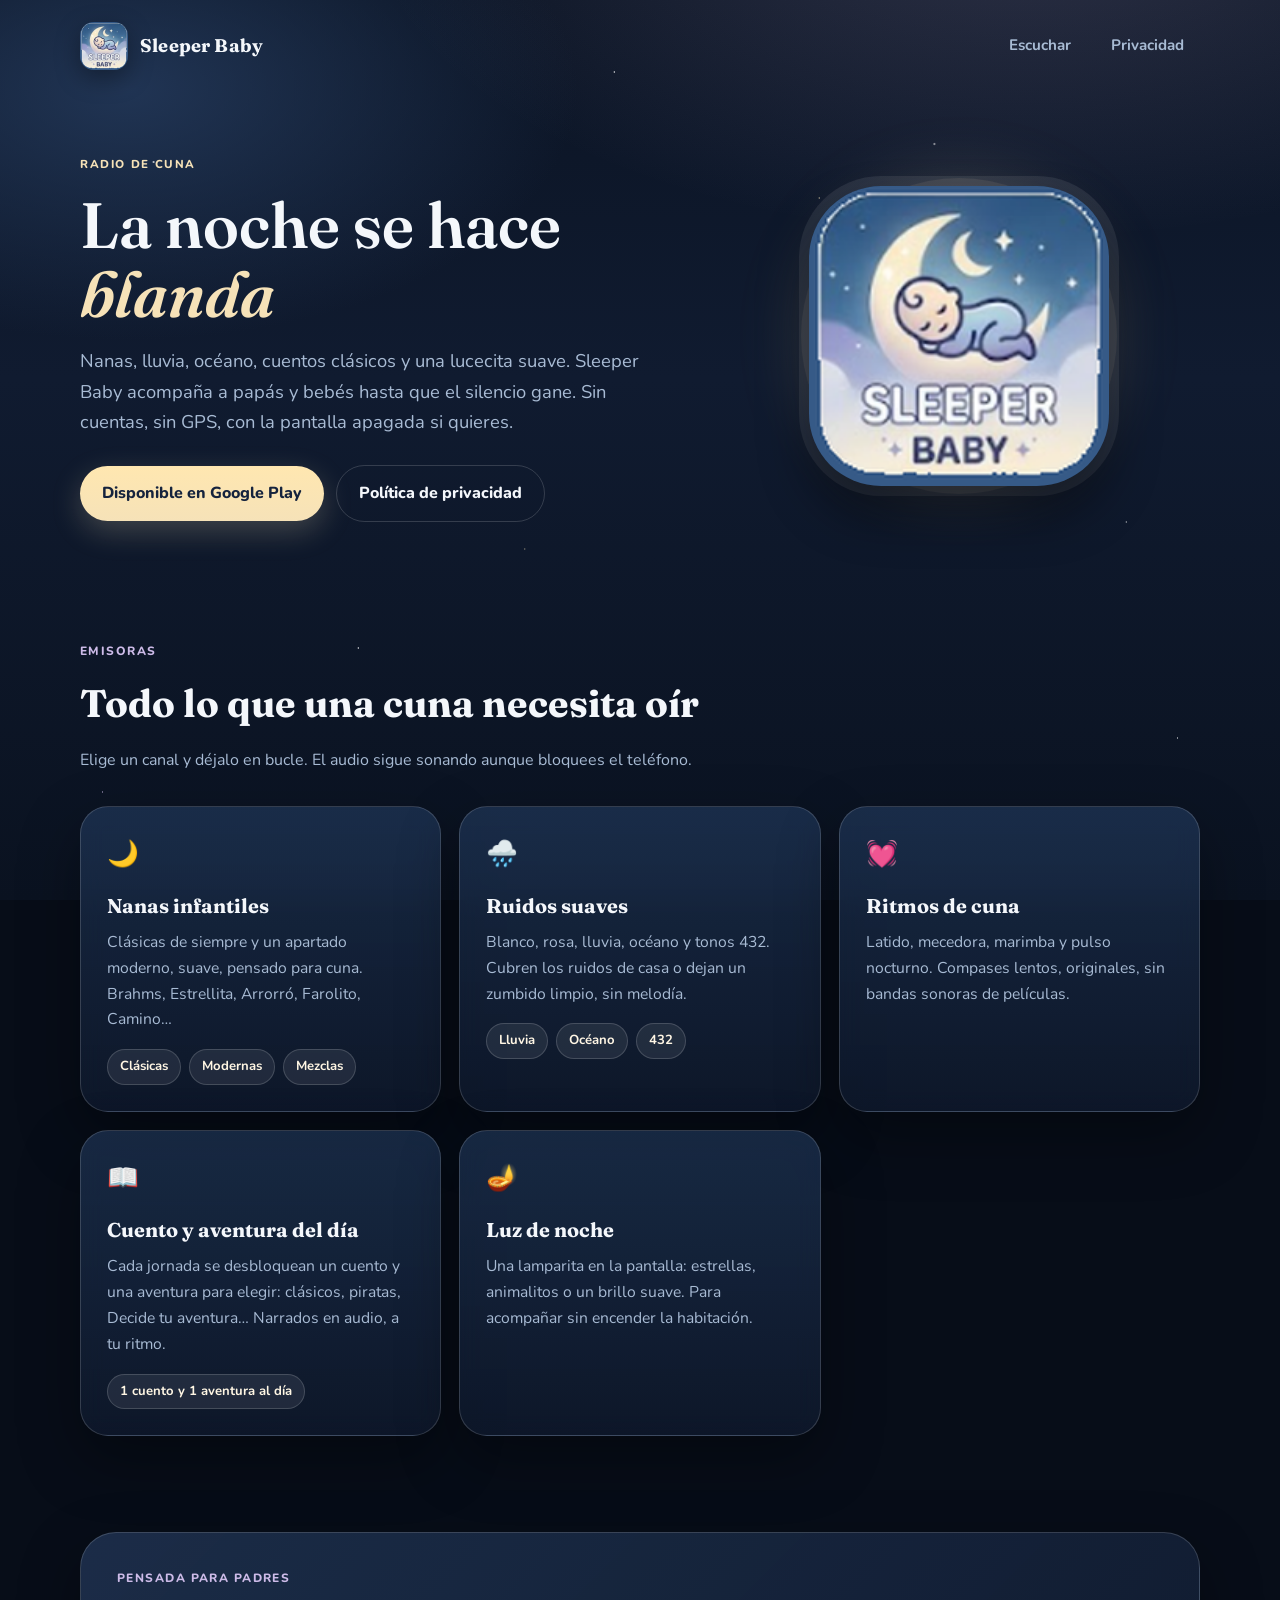
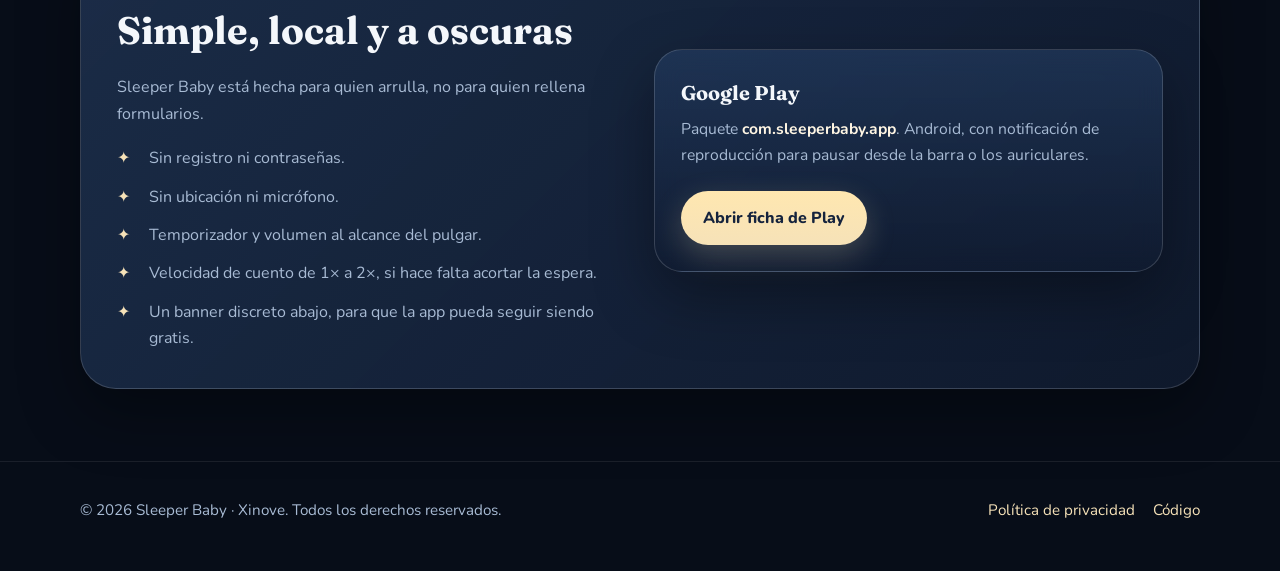
==== commit cc02aee4: "version1.1" ====
--- a/index.html
+++ b/index.html
@@ -76,20 +76,11 @@
                 <article class="card">
                     <div class="emoji" aria-hidden="true">🌧️</div>
                     <h3>Ruidos suaves</h3>
-                    <p>Blanco, rosa, marrón, lluvia, océano y ventilador. Cubren los ruidos de casa y envuelven el dormitorio.</p>
+                    <p>Blanco, rosa, lluvia, océano y tonos 432. Cubren los ruidos de casa o dejan un zumbido limpio, sin melodía.</p>
                     <div class="pill-row">
                         <span class="pill">Lluvia</span>
                         <span class="pill">Océano</span>
-                        <span class="pill">Ventilador</span>
-                    </div>
-                </article>
-                <article class="card">
-                    <div class="emoji" aria-hidden="true">✨</div>
-                    <h3>Frecuencia 432</h3>
-                    <p>Tonos cálidos y un drone de cuna. Para quien busca un zumbido limpio, sin melodía, que no distrae.</p>
-                    <div class="pill-row">
-                        <span class="pill">432 Hz</span>
-                        <span class="pill">528 Hz</span>
+                        <span class="pill">432</span>
                     </div>
                 </article>
                 <article class="card">
@@ -99,10 +90,10 @@
                 </article>
                 <article class="card">
                     <div class="emoji" aria-hidden="true">📖</div>
-                    <h3>Cuento del día</h3>
-                    <p>Cada jornada se desbloquea un clásico: Caperucita, los tres cerditos, Cenicienta… Narrados en audio, a tu ritmo.</p>
+                    <h3>Cuento y aventura del día</h3>
+                    <p>Cada jornada se desbloquean un cuento y una aventura para elegir: clásicos, piratas, Decide tu aventura… Narrados en audio, a tu ritmo.</p>
                     <div class="pill-row">
-                        <span class="pill">1 cuento al día</span>
+                        <span class="pill">1 cuento y 1 aventura al día</span>
                     </div>
                 </article>
                 <article class="card">
